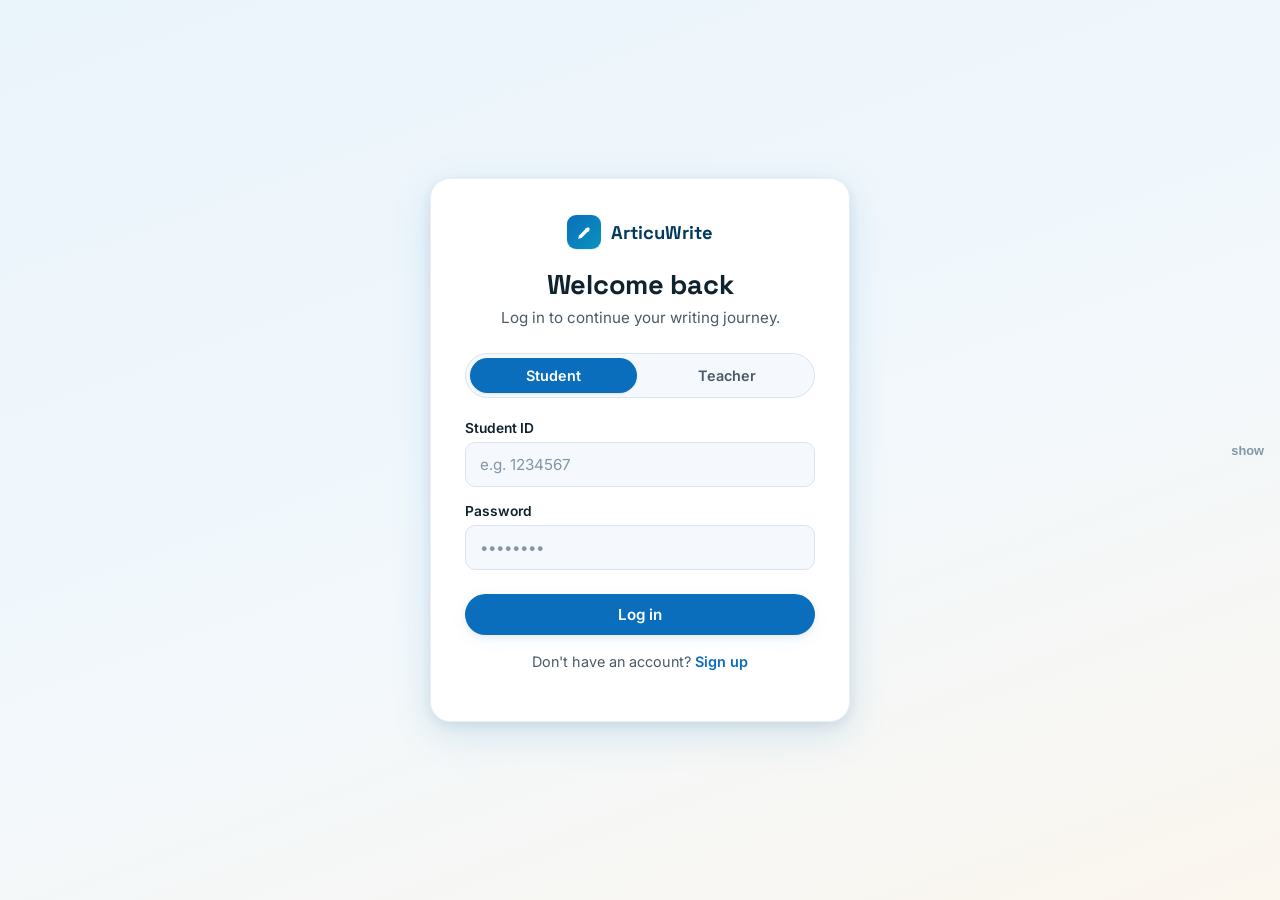
==== index.html @ 9decf9e5 "Add files via upload" ====
<!DOCTYPE html>
<html lang="vi"><head><meta charset="UTF-8">
<meta http-equiv="refresh" content="0; url=login.html">
<title>ArticuWrite</title></head>
<body><script>
  try{var s=JSON.parse(localStorage.getItem('aw_session'));
    if(s&&s.role)location.href=s.role==='teacher'?'teacher.html':'student.html';
    else location.href='login.html';
  }catch(e){location.href='login.html';}
</script></body></html>
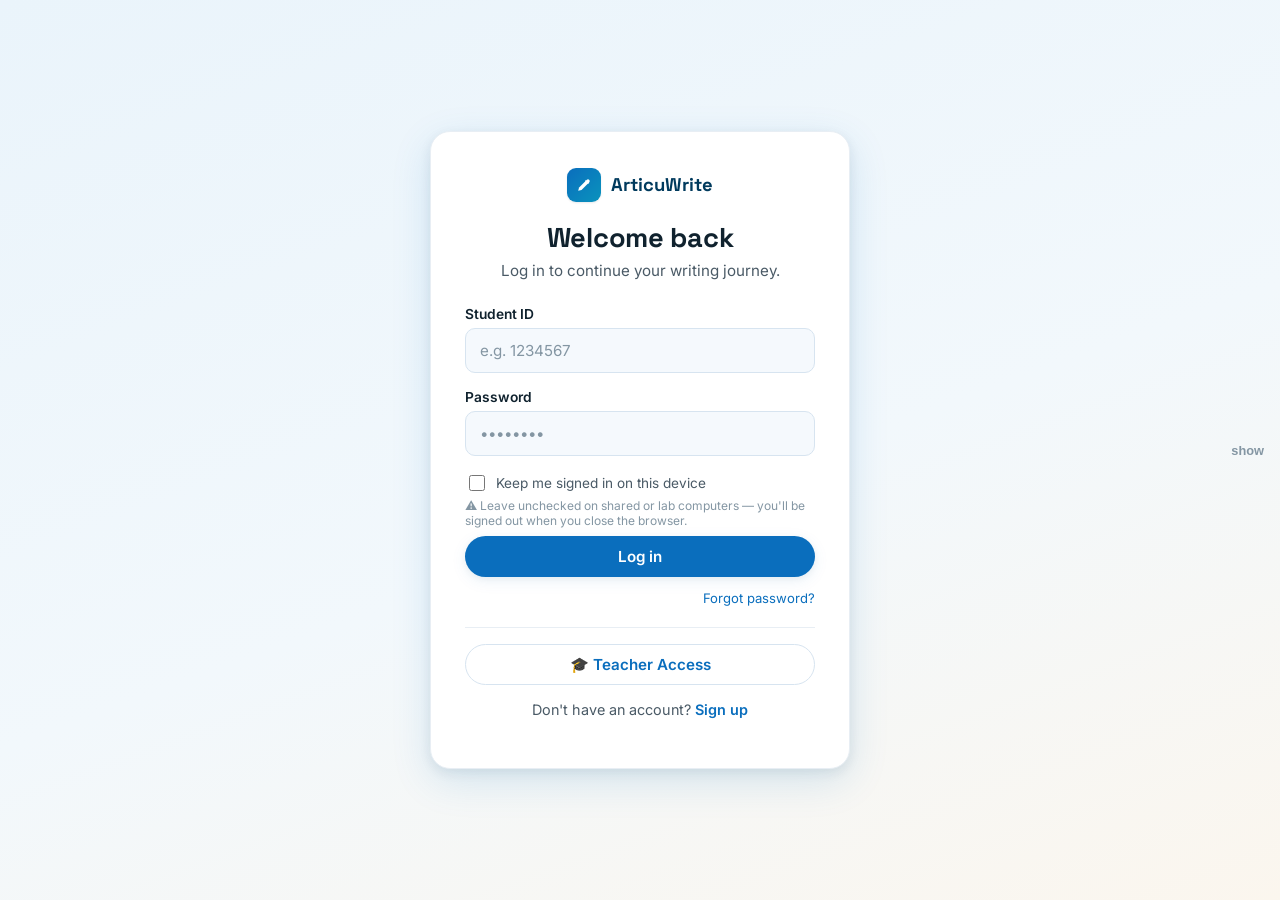
==== commit 5fa80da7: "Add files via upload" ====
--- a/index.html
+++ b/index.html
@@ -1,10 +1,22 @@
 <!DOCTYPE html>
 <html lang="vi"><head><meta charset="UTF-8">
-<meta http-equiv="refresh" content="0; url=login.html">
 <title>ArticuWrite</title></head>
 <body><script>
-  try{var s=JSON.parse(localStorage.getItem('aw_session'));
-    if(s&&s.role)location.href=s.role==='teacher'?'teacher.html':'student.html';
-    else location.href='login.html';
-  }catch(e){location.href='login.html';}
-</script></body></html>
+// Route to the right dashboard, but ONLY for a session that is still valid.
+// Expired or legacy sessions are cleared so nobody lands in someone else's account.
+(function(){
+  var SKEY='aw_session';
+  function clear(){ try{localStorage.removeItem(SKEY);}catch(e){} try{sessionStorage.removeItem(SKEY);}catch(e){} }
+  var raw=null;
+  try{ raw=sessionStorage.getItem(SKEY)||localStorage.getItem(SKEY); }catch(e){}
+  if(!raw){ location.replace('login.html'); return; }
+  try{
+    var o=JSON.parse(raw);
+    // legacy format (no expiry) → force a fresh login
+    if(!o||!o.data||!o.exp||Date.now()>o.exp){ clear(); location.replace('login.html'); return; }
+    location.replace(o.data.role==='teacher'?'teacher.html':'student.html');
+  }catch(e){ clear(); location.replace('login.html'); }
+})();
+</script>
+<noscript><meta http-equiv="refresh" content="0; url=login.html"></noscript>
+</body></html>
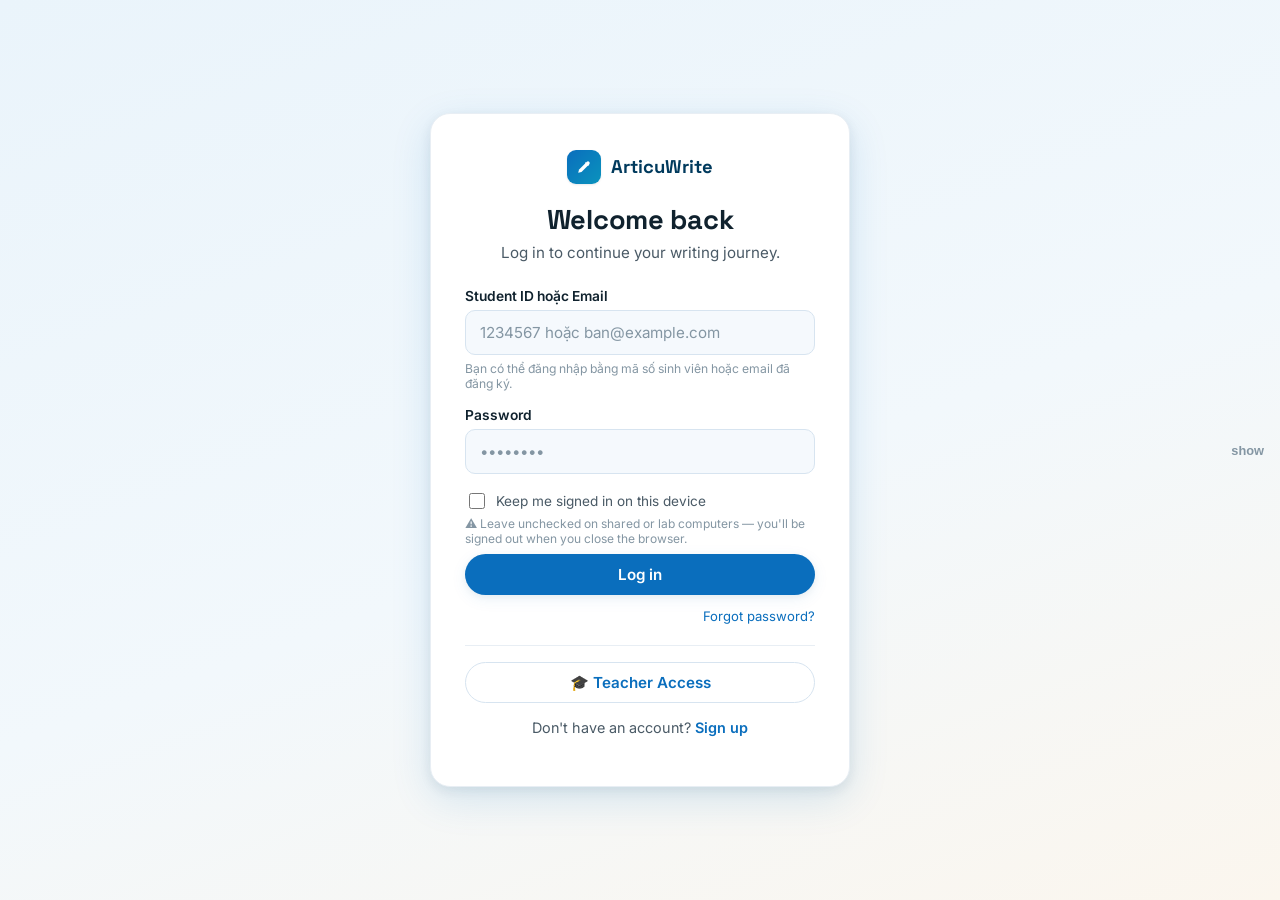
==== commit 9ddab874: "Add files via upload" ====
--- a/index.html
+++ b/index.html
@@ -1,5 +1,10 @@
 <!DOCTYPE html>
 <html lang="vi"><head><meta charset="UTF-8">
+<meta name="viewport" content="width=device-width, initial-scale=1">
+<!-- App icon: SVG data URI — no file, no extra request, no 404 -->
+<link rel="icon" href="data:image/svg+xml,%3Csvg%20xmlns='http://www.w3.org/2000/svg'%20viewBox='0%200%2024%2024'%3E%3Crect%20width='24'%20height='24'%20rx='5'%20fill='%230A6EBD'/%3E%3Cg%20transform='translate(12,12)%20scale(1.12)%20translate(-11.2,-12.3)'%3E%3Cpath%20d='M4%2020l1.2-4.2L15%206a2%202%200%200%201%202.8%200l.2.2a2%202%200%200%201%200%202.8L8.2%2018.8%204%2020z'%20fill='%23ffffff'/%3E%3Cpath%20d='M13.5%207.5l3%203'%20stroke='%230A6EBD'%20stroke-width='1.4'%20stroke-linecap='round'/%3E%3C/g%3E%3C/svg%3E">
+<link rel="apple-touch-icon" href="data:image/svg+xml,%3Csvg%20xmlns='http://www.w3.org/2000/svg'%20viewBox='0%200%2024%2024'%3E%3Crect%20width='24'%20height='24'%20rx='5'%20fill='%230A6EBD'/%3E%3Cg%20transform='translate(12,12)%20scale(1.12)%20translate(-11.2,-12.3)'%3E%3Cpath%20d='M4%2020l1.2-4.2L15%206a2%202%200%200%201%202.8%200l.2.2a2%202%200%200%201%200%202.8L8.2%2018.8%204%2020z'%20fill='%23ffffff'/%3E%3Cpath%20d='M13.5%207.5l3%203'%20stroke='%230A6EBD'%20stroke-width='1.4'%20stroke-linecap='round'/%3E%3C/g%3E%3C/svg%3E">
+<meta name="theme-color" content="#0A6EBD">
 <title>ArticuWrite</title></head>
 <body><script>
 // Route to the right dashboard, but ONLY for a session that is still valid.
